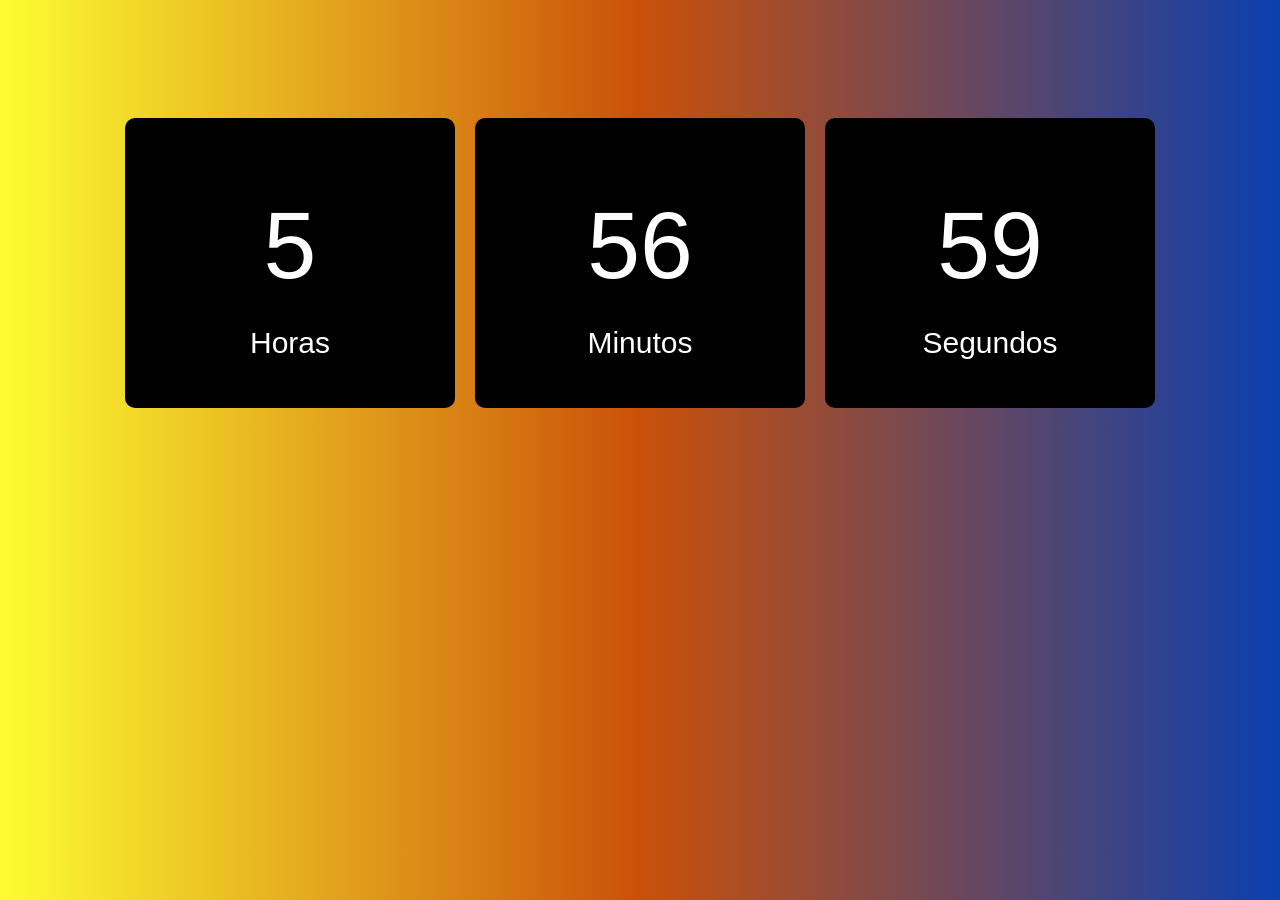
==== relogio.html @ 47d8308c "projeto relógio" ====
<!DOCTYPE html>
<html lang="pt-br">
<head>
    <meta charset="UTF-8">
    <meta http-equiv="X-UA-Compatible" content="IE=edge">
    <meta name="viewport" content="width=device-width, initial-scale=1.0">
    <title>Relógio Digital </title>
    <link rel="stylesheet" href="style.css">
    
</head>
<body>
    <div class="container">
        <div>
            <span id="hora"></span>
            <span class="time">Horas</span>
        </div>
        <div>
            <span id="minuto"></span>
            <span class="time">Minutos</span>
        </div>
        <div>
            <span id="segundo"></span>
            <span class="time">Segundos</span>
        </div>
         
    </div>
<script src="hora.js"></script>
</body>
</html>
---- style.css ----
* {
    font-family: 'Franklin Gothic Medium', 'Arial Narrow', Arial, sans-serif;
  }
  
  body{
     background-image: linear-gradient(to right,#fdfd32,#ca5009, #0b3faf);
  }
.container {
    display: flex;
    justify-content: center;
    align-items: center;
    padding-top: 100px;
    box-shadow: gray;
    
  }
  
  .container > div {
    background-color: black;
    width: 150px;
    height: 160px;
    padding: 90px;
    padding-bottom:40px;
    margin: 10px;
    text-align: center;
    line-height: 75px;
    font-size: 95px;
    color:white;
    border-radius:10px;
  }
  .container span.time{
    font-size:30px;
  }
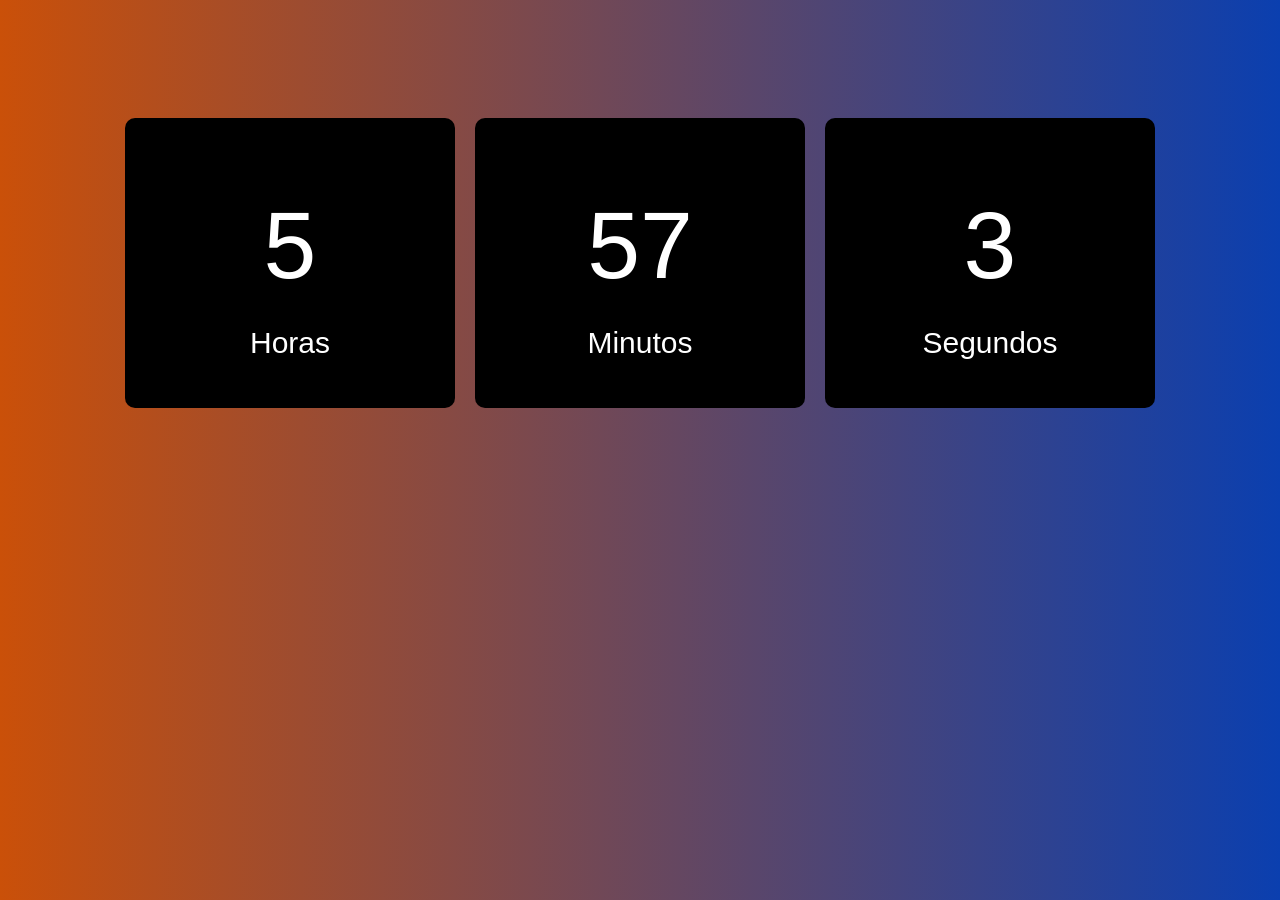
==== commit 46b9cc5a: "começando query" ====
--- a/relogio.html
+++ b/relogio.html
@@ -6,24 +6,27 @@
     <meta name="viewport" content="width=device-width, initial-scale=1.0">
     <title>Relógio Digital </title>
     <link rel="stylesheet" href="style.css">
+    <link rel="stylesheet" href="mediaquery.css">
     
 </head>
 <body>
+<section class="vidro">
     <div class="container">
         <div>
             <span id="hora"></span>
-            <span class="time">Horas</span>
+            <span class="time" id="txt">Horas</span>
         </div>
         <div>
             <span id="minuto"></span>
-            <span class="time">Minutos</span>
+            <span class="time" id="txt">Minutos</span>
         </div>
         <div>
             <span id="segundo"></span>
-            <span class="time">Segundos</span>
+            <span class="time"id="txt">Segundos</span>
         </div>
          
     </div>
+</section> 
 <script src="hora.js"></script>
 </body>
 </html>
--- a/style.css
+++ b/style.css
@@ -1,12 +1,23 @@
+/* Versão todas as demais midias */
+
+/* Typical Device breakpoints
+Pequenas telas: até 600px;
+Celular: de 600px até 768px;
+Tablet: 768px até 992px;
+Desktop: 992px até 1200px;
+Grandes Telas: acima de 1200px;
+*/
 
 * {
     font-family: 'Franklin Gothic Medium', 'Arial Narrow', Arial, sans-serif;
   }
   
   body{
-     background-image: linear-gradient(to right,#fdfd32,#ca5009, #0b3faf);
+     background-image: linear-gradient(to right,#ca5009, #0b3faf);
   }
-.container {
+
+  
+  .container {
     display: flex;
     justify-content: center;
     align-items: center;
@@ -30,4 +41,6 @@
   }
   .container span.time{
     font-size:30px;
-  }+  } 
+  
+ 
--- a/mediaquery.css
+++ b/mediaquery.css
@@ -0,0 +1,41 @@
+@charset "UTF-8";
+
+@media screen  and (min-width:768px) and (max-width:992px){
+    
+    .container {
+        display: flex;
+        justify-content: center;
+        align-items: center;
+        padding-top: 100px;
+        
+      }
+      
+      .container > div {
+        background-color: black;
+        width: 60px;
+        height: 95px;
+        padding: 50px;
+        padding-bottom:60px;
+        margin: 10px;
+        text-align: center;
+        line-height: 75px;
+        font-size: 35px;
+        color:white;
+        border-radius: 10px;
+        
+      }
+      .container span.time{
+        font-size:22px;
+        
+      }
+      
+}
+/* Versão todas as demais midias */
+
+/* Typical Device breakpoints
+Pequenas telas: até 600px;
+Celular: de 600px até 768px;
+Tablet: 768px até 992px;
+Desktop: 992px até 1200px;
+Grandes Telas: acima de 1200px;
+*/
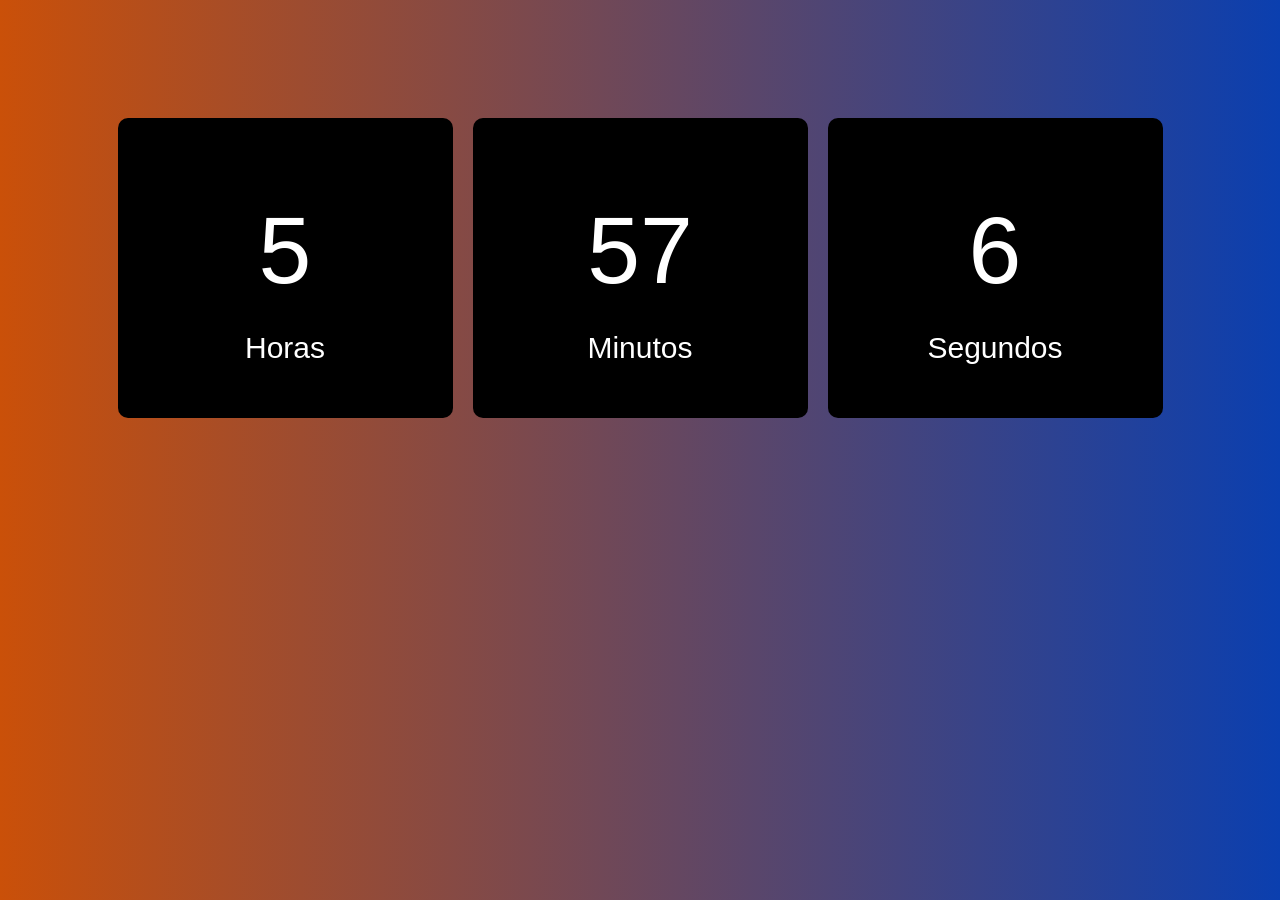
==== commit d056f345: "terminando projeto com responsividade" ====
--- a/relogio.html
+++ b/relogio.html
@@ -7,6 +7,7 @@
     <title>Relógio Digital </title>
     <link rel="stylesheet" href="style.css">
     <link rel="stylesheet" href="mediaquery.css">
+    <link rel="shortcut icon" href="relogio.png" type="image/x-icon">
     
 </head>
 <body>
--- a/style.css
+++ b/style.css
@@ -13,7 +13,7 @@
   }
   
   body{
-     background-image: linear-gradient(to right,#ca5009, #0b3faf);
+     background-image: linear-gradient(90deg,#ca5009, #0b3faf);
   }
 
   
@@ -22,22 +22,23 @@
     justify-content: center;
     align-items: center;
     padding-top: 100px;
-    box-shadow: gray;
+    
     
   }
   
   .container > div {
     background-color: black;
-    width: 150px;
+    width: 145px;
     height: 160px;
-    padding: 90px;
-    padding-bottom:40px;
+    padding: 95px;
+    padding-bottom:45px;
     margin: 10px;
     text-align: center;
     line-height: 75px;
     font-size: 95px;
     color:white;
-    border-radius:10px;
+    border-radius:10px; 
+    
   }
   .container span.time{
     font-size:30px;
--- a/mediaquery.css
+++ b/mediaquery.css
@@ -1,4 +1,36 @@
 @charset "UTF-8";
+
+@media screen and (max-width:767px){
+  
+  .container {
+    display: flex;
+    justify-content: center;
+    align-items: center;
+    padding-top: 100px;
+    
+  }
+  
+  .container > div {
+    background-color: black;
+    width: 57px;
+    height: 80px;
+    padding: 48px;
+    padding-bottom:58px;
+    margin: 10px;
+    text-align: center;
+    line-height: 75px;
+    font-size: 31px;
+    color:white;
+    border-radius: 10px;
+    
+  }
+  .container span.time{
+    
+    font-size:16px;
+      
+  }
+
+}
 
 @media screen  and (min-width:768px) and (max-width:992px){
     
@@ -13,29 +45,21 @@
       .container > div {
         background-color: black;
         width: 60px;
-        height: 95px;
+        height: 85px;
         padding: 50px;
         padding-bottom:60px;
         margin: 10px;
         text-align: center;
         line-height: 75px;
-        font-size: 35px;
+        font-size: 38px;
         color:white;
         border-radius: 10px;
         
       }
       .container span.time{
-        font-size:22px;
-        
+       
+        font-size:17px;
+         
       }
       
 }
-/* Versão todas as demais midias */
-
-/* Typical Device breakpoints
-Pequenas telas: até 600px;
-Celular: de 600px até 768px;
-Tablet: 768px até 992px;
-Desktop: 992px até 1200px;
-Grandes Telas: acima de 1200px;
-*/
